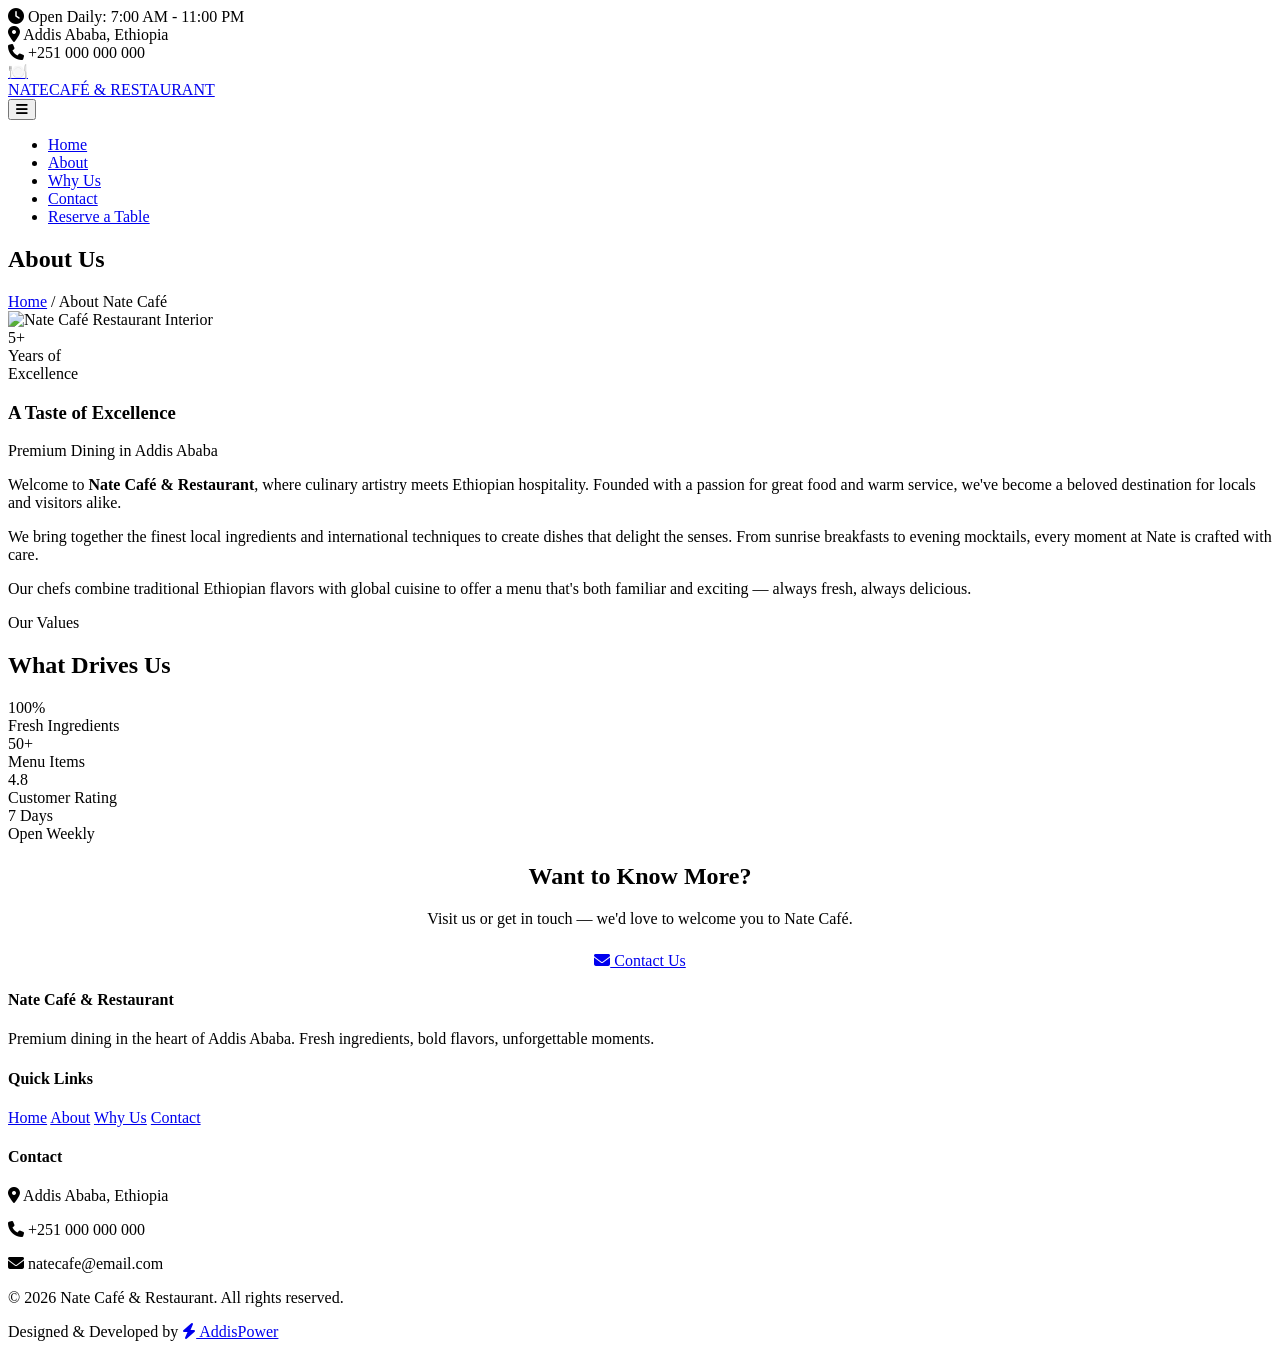
==== about.html @ 4db69835 "Create about.html" ====
<!DOCTYPE html>
<html lang="en">
<head>
    <meta charset="UTF-8">
    <meta name="viewport" content="width=device-width, initial-scale=1.0">
    <title>About Nate Café | Our Story | Addis Ababa</title>
    <meta name="description" content="Learn about Nate Café & Restaurant - our story, mission, and passion for premium dining in Addis Ababa.">
    <link rel="preconnect" href="https://fonts.googleapis.com">
    <link rel="preconnect" href="https://fonts.gstatic.com" crossorigin>
    <link href="https://fonts.googleapis.com/css2?family=Inter:opsz,wght@14..32,300;14..32,400;14..32,500;14..32,600;14..32,700;14..32,800;14..32,900&family=Playfair+Display:ital,wght@0,400;0,500;0,600;0,700;0,800;0,900;1,400&display=swap" rel="stylesheet">
    <link rel="stylesheet" href="https://cdnjs.cloudflare.com/ajax/libs/font-awesome/6.5.1/css/all.min.css">
    <link rel="stylesheet" href="css/style.css">
</head>
<body>

<!-- ============ TOP BAR ============ -->
<div class="topbar">
    <div><i class="fas fa-clock"></i> Open Daily: <span>7:00 AM - 11:00 PM</span></div>
    <div><i class="fas fa-map-marker-alt"></i> <span>Addis Ababa, Ethiopia</span></div>
    <div><i class="fas fa-phone"></i> <span>+251 000 000 000</span></div>
</div>

<!-- ============ NAVIGATION ============ -->
<header class="nav-bar">
    <div class="nav-inner">
        <a href="index.html" class="logo">
            <div class="logo-icon">🍽️</div>
            <div class="logo-text">NATE<span>CAFÉ & RESTAURANT</span></div>
        </a>
        <button class="mobile-menu-btn" onclick="document.querySelector('.nav-links').classList.toggle('show')" aria-label="Menu">
            <i class="fas fa-bars"></i>
        </button>
        <ul class="nav-links">
            <li><a href="index.html">Home</a></li>
            <li><a href="about.html" class="active">About</a></li>
            <li><a href="why-us.html">Why Us</a></li>
            <li><a href="contact.html">Contact</a></li>
            <li><a href="contact.html" class="nav-cta-btn">Reserve a Table</a></li>
        </ul>
    </div>
</header>

<!-- ============ PAGE HEADER ============ -->
<section class="page-header">
    <div class="page-header-content">
        <h1>About Us</h1>
        <div class="breadcrumb">
            <a href="index.html">Home</a> / About Nate Café
        </div>
    </div>
</section>

<!-- ============ OUR STORY ============ -->
<div class="container">
    <section class="section">
        <div class="about-grid">
            <div class="about-image-wrapper reveal">
                <img src="https://images.unsplash.com/photo-1550966871-3ed3cdb51f3a?w=800&q=80" alt="Nate Café Restaurant Interior" class="about-image" loading="lazy">
                <div class="about-badge">
                    <div class="number">5+</div>
                    <div class="text">Years of<br>Excellence</div>
                </div>
            </div>
            <div class="about-content reveal">
                <h3>A Taste of Excellence</h3>
                <div class="subtitle">Premium Dining in Addis Ababa</div>
                <p>Welcome to <strong>Nate Café & Restaurant</strong>, where culinary artistry meets Ethiopian hospitality. Founded with a passion for great food and warm service, we've become a beloved destination for locals and visitors alike.</p>
                <p>We bring together the finest local ingredients and international techniques to create dishes that delight the senses. From sunrise breakfasts to evening mocktails, every moment at Nate is crafted with care.</p>
                <p>Our chefs combine traditional Ethiopian flavors with global cuisine to offer a menu that's both familiar and exciting — always fresh, always delicious.</p>
            </div>
        </div>
    </section>
</div>

<!-- ============ MISSION & VALUES ============ -->
<div class="container">
    <section class="section">
        <div class="section-header reveal">
            <div class="section-label">Our Values</div>
            <h2 class="section-title">What <span>Drives</span> Us</h2>
            <div class="section-line"></div>
        </div>
        <div class="about-stats" style="grid-template-columns: repeat(auto-fit, minmax(200px, 1fr));">
            <div class="about-stat reveal">
                <div class="stat-number">100%</div>
                <div class="stat-label">Fresh Ingredients</div>
            </div>
            <div class="about-stat reveal">
                <div class="stat-number">50+</div>
                <div class="stat-label">Menu Items</div>
            </div>
            <div class="about-stat reveal">
                <div class="stat-number">4.8</div>
                <div class="stat-label">Customer Rating</div>
            </div>
            <div class="about-stat reveal">
                <div class="stat-number">7 Days</div>
                <div class="stat-label">Open Weekly</div>
            </div>
        </div>
    </section>
</div>

<!-- ============ CTA ============ -->
<div class="container">
    <section class="section" style="text-align:center;">
        <div class="reveal">
            <h2 class="section-title">Want to Know <span>More?</span></h2>
            <p class="section-desc" style="margin-bottom:24px;">Visit us or get in touch — we'd love to welcome you to Nate Café.</p>
            <a href="contact.html" class="btn btn-primary"><i class="fas fa-envelope"></i> Contact Us</a>
        </div>
    </section>
</div>

<!-- ============ FOOTER ============ -->
<footer class="footer">
    <div class="footer-grid">
        <div class="footer-col">
            <h4>Nate Café & Restaurant</h4>
            <p>Premium dining in the heart of Addis Ababa. Fresh ingredients, bold flavors, unforgettable moments.</p>
        </div>
        <div class="footer-col">
            <h4>Quick Links</h4>
            <a href="index.html">Home</a>
            <a href="about.html">About</a>
            <a href="why-us.html">Why Us</a>
            <a href="contact.html">Contact</a>
        </div>
        <div class="footer-col">
            <h4>Contact</h4>
            <p><i class="fas fa-map-marker-alt"></i> Addis Ababa, Ethiopia</p>
            <p><i class="fas fa-phone"></i> +251 000 000 000</p>
            <p><i class="fas fa-envelope"></i> natecafe@email.com</p>
        </div>
    </div>
    <div class="footer-bottom">
        <p>&copy; 2026 Nate Café & Restaurant. All rights reserved.</p>
        <p class="footer-credit">
            Designed & Developed by <a href="https://addispower.pages.dev" target="_blank" rel="noopener"><i class="fas fa-bolt"></i> AddisPower</a>
        </p>
    </div>
</footer>

<script src="js/main.js"></script>
</body>
</html>
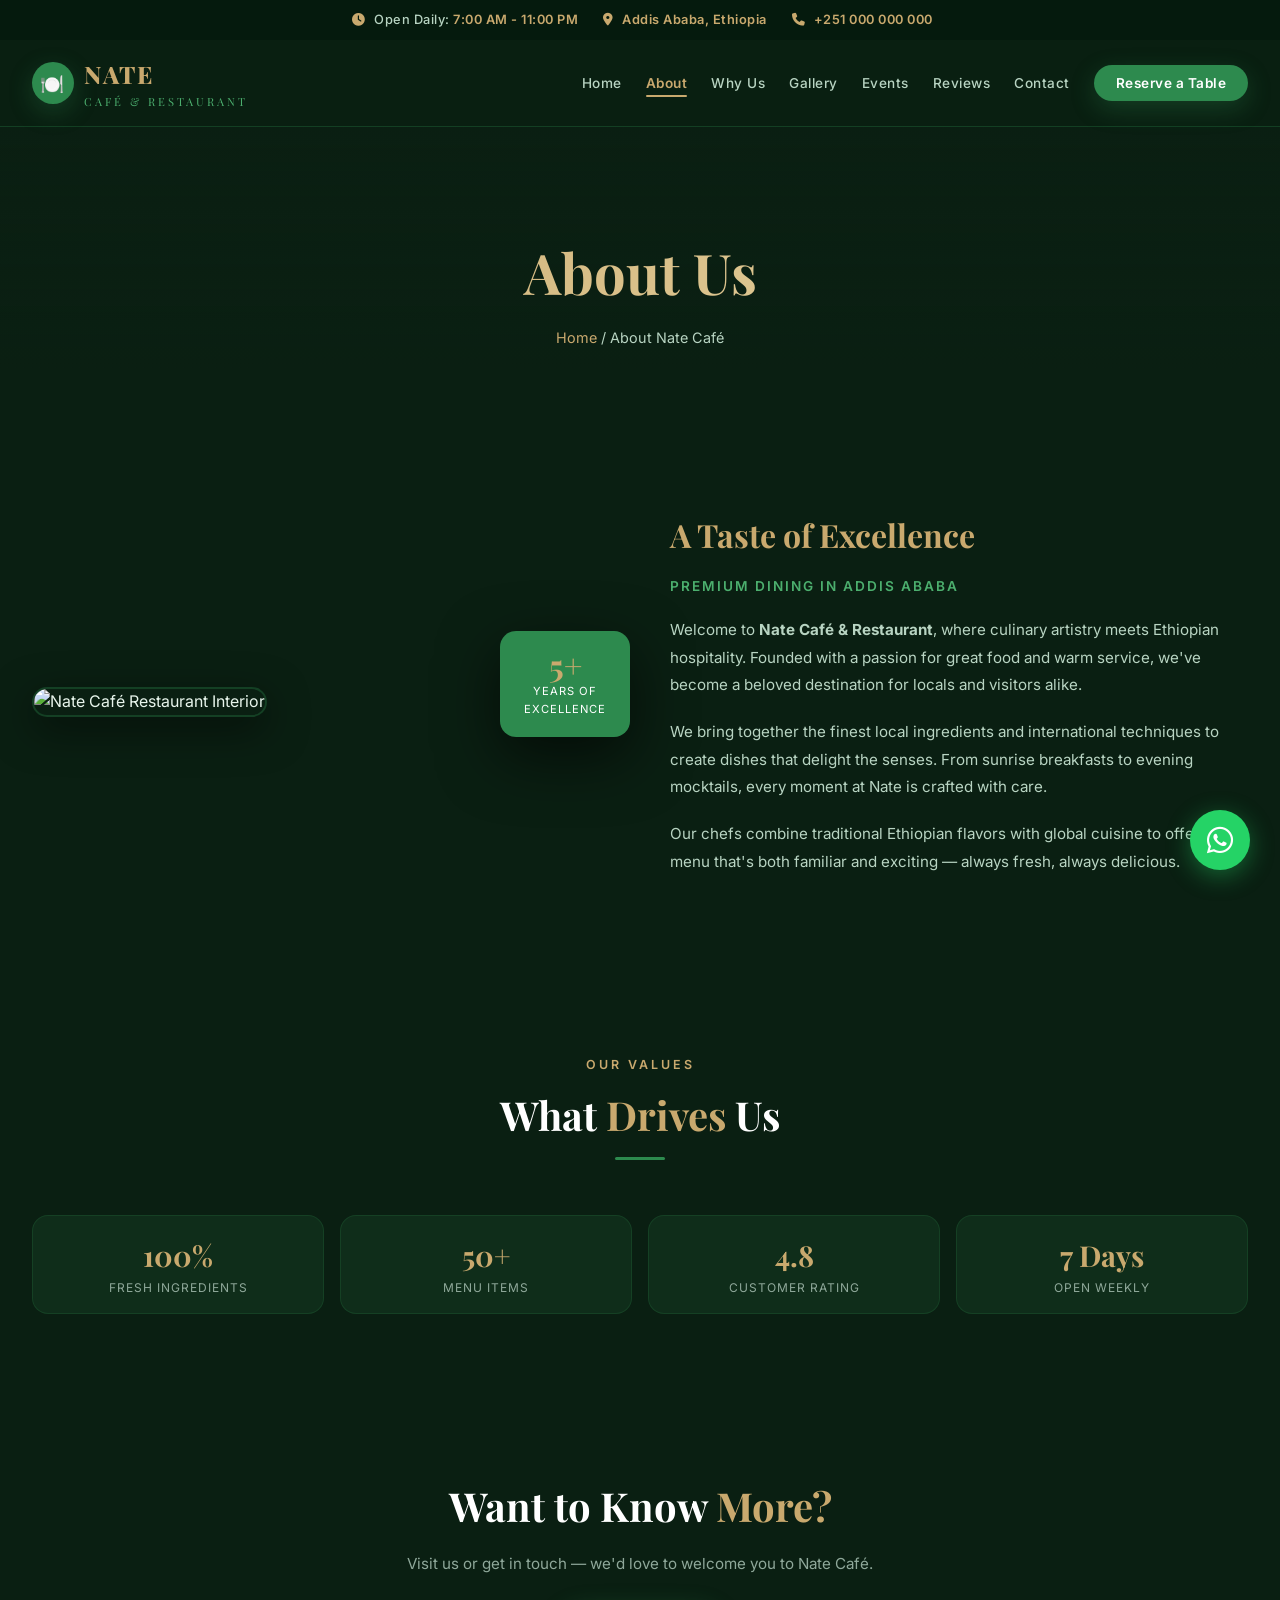
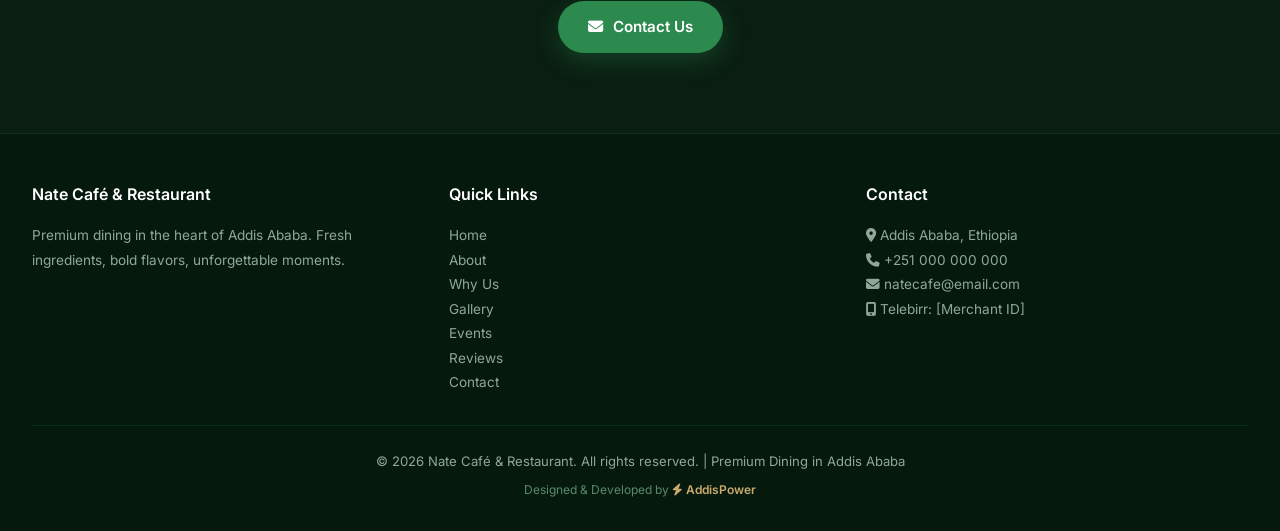
==== commit 734607af: "Update about.html" ====
--- a/about.html
+++ b/about.html
@@ -34,6 +34,9 @@
             <li><a href="index.html">Home</a></li>
             <li><a href="about.html" class="active">About</a></li>
             <li><a href="why-us.html">Why Us</a></li>
+            <li><a href="gallery.html">Gallery</a></li>
+            <li><a href="events.html">Events</a></li>
+            <li><a href="testimonials.html">Reviews</a></li>
             <li><a href="contact.html">Contact</a></li>
             <li><a href="contact.html" class="nav-cta-btn">Reserve a Table</a></li>
         </ul>
@@ -124,6 +127,9 @@
             <a href="index.html">Home</a>
             <a href="about.html">About</a>
             <a href="why-us.html">Why Us</a>
+            <a href="gallery.html">Gallery</a>
+            <a href="events.html">Events</a>
+            <a href="testimonials.html">Reviews</a>
             <a href="contact.html">Contact</a>
         </div>
         <div class="footer-col">
@@ -131,16 +137,23 @@
             <p><i class="fas fa-map-marker-alt"></i> Addis Ababa, Ethiopia</p>
             <p><i class="fas fa-phone"></i> +251 000 000 000</p>
             <p><i class="fas fa-envelope"></i> natecafe@email.com</p>
+            <p><i class="fas fa-mobile-alt"></i> Telebirr: [Merchant ID]</p>
         </div>
     </div>
     <div class="footer-bottom">
-        <p>&copy; 2026 Nate Café & Restaurant. All rights reserved.</p>
+        <p>&copy; 2026 Nate Café & Restaurant. All rights reserved. | Premium Dining in Addis Ababa</p>
         <p class="footer-credit">
             Designed & Developed by <a href="https://addispower.pages.dev" target="_blank" rel="noopener"><i class="fas fa-bolt"></i> AddisPower</a>
         </p>
     </div>
 </footer>
 
+<!-- ============ WHATSAPP FLOAT ============ -->
+<a href="https://wa.me/251000000000" class="whatsapp-float" target="_blank" aria-label="Chat on WhatsApp">
+    <i class="fab fa-whatsapp"></i>
+</a>
+<div class="whatsapp-tooltip">Chat with us!</div>
+
 <script src="js/main.js"></script>
 </body>
 </html>
--- a/css/style.css
+++ b/css/style.css
@@ -0,0 +1,959 @@
+:root {
+    --green: #2D8A4E;
+    --green-dark: #1B6B34;
+    --green-light: #4CAF6E;
+    --green-bg: #0A1F12;
+    --green-card: #0F2D1A;
+    --green-surface: #0A2A16;
+    --gold: #C9A96E;
+    --gold-dark: #B8933F;
+    --gold-light: #E8D5A3;
+    --white: #FFFFFF;
+    --gray: #8FA89A;
+    --gray-light: #B8D4C2;
+    --radius-sm: 8px;
+    --radius: 16px;
+    --radius-lg: 24px;
+    --radius-xl: 32px;
+    --shadow: 0 4px 20px rgba(0,0,0,0.4);
+    --shadow-lg: 0 12px 40px rgba(0,0,0,0.5);
+    --shadow-xl: 0 20px 60px rgba(0,0,0,0.6);
+    --shadow-green: 0 8px 25px rgba(45,138,78,0.3);
+    --shadow-gold: 0 8px 25px rgba(201,169,110,0.25);
+    --transition: 0.3s cubic-bezier(0.4,0,0.2,1);
+    --transition-slow: 0.5s cubic-bezier(0.4,0,0.2,1);
+}
+
+* { margin: 0; padding: 0; box-sizing: border-box; }
+html { scroll-behavior: smooth; }
+
+body {
+    font-family: 'Inter', sans-serif;
+    background: var(--green-bg);
+    color: #E8F5EC;
+    line-height: 1.6;
+    overflow-x: hidden;
+}
+
+/* ============ SCROLL ANIMATIONS ============ */
+@keyframes fadeInUp {
+    from { opacity: 0; transform: translateY(35px); }
+    to { opacity: 1; transform: translateY(0); }
+}
+@keyframes fadeInLeft {
+    from { opacity: 0; transform: translateX(-35px); }
+    to { opacity: 1; transform: translateX(0); }
+}
+@keyframes fadeInRight {
+    from { opacity: 0; transform: translateX(35px); }
+    to { opacity: 1; transform: translateX(0); }
+}
+@keyframes scaleIn {
+    from { opacity: 0; transform: scale(0.9); }
+    to { opacity: 1; transform: scale(1); }
+}
+@keyframes shimmer {
+    0% { background-position: 0% center; }
+    100% { background-position: 200% center; }
+}
+@keyframes bounceIn {
+    0% { opacity: 0; transform: scale(0.3); }
+    50% { opacity: 1; transform: scale(1.05); }
+    70% { transform: scale(0.9); }
+    100% { transform: scale(1); }
+}
+@keyframes whatsappPulse {
+    0%,100% { box-shadow: 0 6px 25px rgba(37,211,102,0.4); }
+    50% { box-shadow: 0 8px 35px rgba(37,211,102,0.7); }
+}
+
+.reveal {
+    opacity: 0;
+    transform: translateY(30px);
+    transition: opacity 0.7s ease, transform 0.7s ease;
+}
+.reveal.visible {
+    opacity: 1;
+    transform: translateY(0);
+}
+
+/* ============ TOP BAR ============ */
+.topbar {
+    background: #051A0D;
+    color: var(--gray-light);
+    text-align: center;
+    padding: 10px 20px;
+    font-size: 0.8rem;
+    font-weight: 500;
+    letter-spacing: 0.5px;
+    display: flex;
+    justify-content: center;
+    flex-wrap: wrap;
+    gap: 20px;
+}
+.topbar i { color: var(--gold); margin: 0 5px; }
+.topbar span { color: var(--gold); font-weight: 600; }
+
+/* ============ NAVIGATION ============ */
+.nav-bar {
+    background: rgba(10,31,18,0.97);
+    backdrop-filter: blur(25px);
+    border-bottom: 1px solid rgba(45,138,78,0.3);
+    position: sticky;
+    top: 0;
+    z-index: 1000;
+    padding: 0 2rem;
+}
+.nav-inner {
+    max-width: 1300px;
+    margin: 0 auto;
+    display: flex;
+    justify-content: space-between;
+    align-items: center;
+    padding: 0.9rem 0;
+    flex-wrap: wrap;
+    gap: 16px;
+}
+.logo {
+    font-weight: 800;
+    font-size: 1.5rem;
+    letter-spacing: 2px;
+    color: var(--gold);
+    font-family: 'Playfair Display', serif;
+    cursor: pointer;
+    text-decoration: none;
+    display: flex;
+    align-items: center;
+    gap: 10px;
+}
+.logo-icon {
+    width: 42px;
+    height: 42px;
+    background: var(--green);
+    border-radius: 50%;
+    display: flex;
+    align-items: center;
+    justify-content: center;
+    font-size: 1.2rem;
+    box-shadow: var(--shadow-green);
+}
+.logo-text span {
+    color: var(--green-light);
+    font-weight: 400;
+    font-size: 0.7rem;
+    letter-spacing: 3px;
+    display: block;
+}
+.nav-links {
+    display: flex;
+    gap: 1.5rem;
+    list-style: none;
+    flex-wrap: wrap;
+    align-items: center;
+}
+.nav-links a {
+    text-decoration: none;
+    font-weight: 500;
+    color: var(--gray-light);
+    transition: var(--transition);
+    font-size: 0.85rem;
+    letter-spacing: 0.5px;
+    position: relative;
+    padding: 6px 0;
+}
+.nav-links a::after {
+    content: '';
+    position: absolute;
+    bottom: 0;
+    left: 0;
+    width: 0;
+    height: 2px;
+    background: var(--gold);
+    transition: var(--transition);
+    border-radius: 2px;
+}
+.nav-links a:hover { color: var(--gold); }
+.nav-links a:hover::after { width: 100%; }
+.nav-links a.active { color: var(--gold); font-weight: 600; }
+.nav-links a.active::after { width: 100%; }
+.nav-cta-btn {
+    background: var(--green);
+    color: #fff !important;
+    padding: 10px 22px !important;
+    border-radius: 50px !important;
+    font-weight: 600 !important;
+    box-shadow: var(--shadow-green);
+    transition: var(--transition);
+}
+.nav-cta-btn:hover {
+    background: var(--green-dark) !important;
+    transform: translateY(-2px);
+}
+.nav-cta-btn::after { display: none !important; }
+
+.mobile-menu-btn {
+    display: none;
+    background: rgba(255,255,255,0.04);
+    border: 1px solid rgba(255,255,255,0.2);
+    color: #fff;
+    font-size: 22px;
+    padding: 10px 14px;
+    border-radius: var(--radius-sm);
+    cursor: pointer;
+}
+
+/* ============ PAGE HEADER ============ */
+.page-header {
+    background: linear-gradient(0deg, rgba(10,31,18,0.92) 0%, rgba(10,31,18,0.5) 100%),
+        url('https://images.unsplash.com/photo-1517248135467-4c7edcad34c4?w=1600&q=80') center/cover no-repeat;
+    padding: 100px 20px 80px;
+    text-align: center;
+    position: relative;
+}
+.page-header::after {
+    content: '';
+    position: absolute;
+    bottom: 0;
+    left: 0;
+    width: 100%;
+    height: 120px;
+    background: linear-gradient(0deg, var(--green-bg) 0%, transparent 100%);
+    z-index: 1;
+}
+.page-header-content {
+    position: relative;
+    z-index: 2;
+}
+.page-header h1 {
+    font-family: 'Playfair Display', serif;
+    font-size: 3.5rem;
+    color: var(--gold);
+    margin-bottom: 10px;
+    background: linear-gradient(135deg, var(--gold) 0%, var(--gold-light) 50%, var(--gold) 100%);
+    background-size: 200% auto;
+    -webkit-background-clip: text;
+    background-clip: text;
+    -webkit-text-fill-color: transparent;
+    animation: shimmer 4s linear infinite;
+}
+.page-header .breadcrumb {
+    color: var(--gray-light);
+    font-size: 0.9rem;
+}
+.page-header .breadcrumb a {
+    color: var(--gold);
+    text-decoration: none;
+}
+.page-header .breadcrumb a:hover { text-decoration: underline; }
+
+/* ============ HERO (HOME PAGE) ============ */
+.hero {
+    position: relative;
+    background: linear-gradient(0deg, rgba(10,31,18,0.88) 0%, rgba(10,31,18,0.35) 100%),
+        url('https://images.unsplash.com/photo-1517248135467-4c7edcad34c4?w=1600&q=80') center/cover no-repeat;
+    min-height: 90vh;
+    display: flex;
+    align-items: center;
+    justify-content: center;
+    text-align: center;
+}
+.hero::after {
+    content: '';
+    position: absolute;
+    bottom: 0;
+    left: 0;
+    width: 100%;
+    height: 180px;
+    background: linear-gradient(0deg, var(--green-bg) 0%, transparent 100%);
+    z-index: 1;
+}
+.hero-content {
+    position: relative;
+    z-index: 2;
+    max-width: 750px;
+    padding: 3rem;
+    animation: scaleIn 0.8s ease forwards;
+}
+.hero-badge {
+    display: inline-block;
+    background: var(--green);
+    color: white;
+    padding: 8px 22px;
+    border-radius: 50px;
+    font-weight: 700;
+    font-size: 0.8rem;
+    letter-spacing: 3px;
+    margin-bottom: 20px;
+    text-transform: uppercase;
+    box-shadow: var(--shadow-green);
+}
+.hero h1 {
+    font-family: 'Playfair Display', serif;
+    font-size: clamp(3rem, 7vw, 5.5rem);
+    letter-spacing: 6px;
+    margin-bottom: 0.3rem;
+    background: linear-gradient(135deg, var(--gold) 0%, var(--gold-light) 50%, var(--gold) 100%);
+    background-size: 200% auto;
+    -webkit-background-clip: text;
+    background-clip: text;
+    -webkit-text-fill-color: transparent;
+    animation: shimmer 4s linear infinite;
+}
+.hero-subtitle {
+    font-size: 1.2rem;
+    letter-spacing: 4px;
+    color: var(--gray-light);
+    margin-bottom: 0.5rem;
+    font-weight: 300;
+}
+.hero-desc {
+    font-size: 1rem;
+    color: #A0C8B0;
+    max-width: 420px;
+    margin: 0 auto 28px;
+    line-height: 1.7;
+}
+.hero-btns {
+    display: flex;
+    gap: 14px;
+    justify-content: center;
+    flex-wrap: wrap;
+}
+
+/* ============ BUTTONS ============ */
+.btn {
+    padding: 14px 30px;
+    border-radius: 50px;
+    font-weight: 600;
+    text-decoration: none;
+    display: inline-flex;
+    align-items: center;
+    gap: 10px;
+    transition: var(--transition);
+    font-size: 0.95rem;
+    cursor: pointer;
+    font-family: 'Inter', sans-serif;
+    border: none;
+}
+.btn-primary {
+    background: var(--green);
+    color: #fff;
+    box-shadow: var(--shadow-green);
+}
+.btn-primary:hover {
+    background: var(--green-dark);
+    transform: translateY(-3px);
+    box-shadow: 0 15px 35px rgba(45,138,78,0.4);
+}
+.btn-outline {
+    background: transparent;
+    color: #fff;
+    border: 1px solid rgba(255,255,255,0.35);
+}
+.btn-outline:hover {
+    border-color: var(--gold);
+    background: rgba(201,169,110,0.1);
+    transform: translateY(-3px);
+}
+.btn-gold {
+    background: var(--gold);
+    color: var(--green-bg);
+    box-shadow: var(--shadow-gold);
+    font-weight: 700;
+}
+.btn-gold:hover {
+    background: var(--gold-dark);
+    transform: translateY(-3px);
+}
+
+/* ============ FEATURES BAR ============ */
+.features-bar {
+    background: var(--green-surface);
+    padding: 30px 0;
+    border-bottom: 1px solid rgba(45,138,78,0.2);
+}
+.features-grid {
+    max-width: 1200px;
+    margin: 0 auto;
+    display: grid;
+    grid-template-columns: repeat(auto-fit, minmax(200px, 1fr));
+    gap: 25px;
+    padding: 0 2rem;
+    text-align: center;
+}
+.feature-item {
+    color: var(--gray-light);
+    font-weight: 500;
+    font-size: 0.9rem;
+    padding: 15px;
+    background: rgba(45,138,78,0.08);
+    border-radius: var(--radius);
+    border: 1px solid rgba(45,138,78,0.15);
+    transition: var(--transition);
+}
+.feature-item:hover {
+    border-color: var(--green-light);
+    transform: translateY(-3px);
+}
+.feature-item i {
+    color: var(--gold);
+    font-size: 1.6rem;
+    display: block;
+    margin-bottom: 8px;
+}
+
+/* ============ CONTAINER ============ */
+.container {
+    max-width: 1300px;
+    margin: 0 auto;
+    padding: 0 2rem;
+}
+
+/* ============ SECTION ============ */
+.section {
+    padding: 80px 0;
+}
+.section-header {
+    text-align: center;
+    margin-bottom: 55px;
+}
+.section-label {
+    font-size: 0.78rem;
+    color: var(--gold);
+    text-transform: uppercase;
+    letter-spacing: 3px;
+    font-weight: 600;
+    margin-bottom: 8px;
+}
+.section-title {
+    font-family: 'Playfair Display', serif;
+    font-size: 2.5rem;
+    font-weight: 700;
+    color: #fff;
+    margin-bottom: 10px;
+}
+.section-title span { color: var(--gold); }
+.section-line {
+    width: 50px;
+    height: 3px;
+    background: var(--green);
+    margin: 0 auto;
+    border-radius: 2px;
+}
+.section-desc {
+    color: var(--gray);
+    max-width: 550px;
+    margin: 14px auto 0;
+    font-size: 0.95rem;
+    line-height: 1.6;
+}
+
+/* ============ HIGHLIGHTS GRID ============ */
+.highlights-grid {
+    display: grid;
+    grid-template-columns: repeat(auto-fit, minmax(280px, 1fr));
+    gap: 24px;
+    margin-top: 30px;
+}
+.highlight-card {
+    background: var(--green-card);
+    border-radius: var(--radius-lg);
+    padding: 30px;
+    text-align: center;
+    border: 1px solid rgba(45,138,78,0.2);
+    transition: var(--transition);
+}
+.highlight-card:hover {
+    border-color: var(--green-light);
+    transform: translateY(-5px);
+    box-shadow: var(--shadow-lg);
+}
+.highlight-card i {
+    font-size: 2.5rem;
+    color: var(--gold);
+    margin-bottom: 14px;
+}
+.highlight-card h4 { font-size: 1.2rem; color: #fff; margin-bottom: 8px; }
+.highlight-card p { font-size: 0.85rem; color: var(--gray); line-height: 1.5; }
+
+/* ============ ABOUT ============ */
+.about-grid {
+    display: grid;
+    grid-template-columns: 1fr 1fr;
+    gap: 60px;
+    align-items: center;
+}
+.about-image-wrapper { position: relative; }
+.about-image {
+    width: 100%;
+    border-radius: var(--radius-lg);
+    border: 2px solid rgba(45,138,78,0.3);
+    transition: var(--transition);
+    box-shadow: var(--shadow-lg);
+}
+.about-image:hover { border-color: var(--gold); transform: scale(1.02); }
+.about-badge {
+    position: absolute;
+    bottom: -20px;
+    right: -20px;
+    background: var(--green);
+    color: #fff;
+    padding: 18px 24px;
+    border-radius: var(--radius);
+    text-align: center;
+    box-shadow: var(--shadow-xl);
+}
+.about-badge .number {
+    font-family: 'Playfair Display', serif;
+    font-size: 2rem;
+    font-weight: 700;
+    line-height: 1;
+    color: var(--gold);
+}
+.about-badge .text { font-size: 0.7rem; text-transform: uppercase; letter-spacing: 1px; margin-top: 2px; }
+.about-content h3 { font-family: 'Playfair Display', serif; font-size: 2rem; color: var(--gold); margin-bottom: 16px; }
+.about-content .subtitle { color: var(--green-light); font-weight: 600; font-size: 0.85rem; text-transform: uppercase; letter-spacing: 2px; margin-bottom: 18px; }
+.about-content p { color: var(--gray-light); line-height: 1.8; margin-bottom: 20px; font-size: 0.95rem; }
+.about-stats {
+    display: grid;
+    grid-template-columns: 1fr 1fr;
+    gap: 16px;
+    margin-top: 24px;
+}
+.about-stat {
+    background: var(--green-card);
+    padding: 16px;
+    border-radius: var(--radius);
+    text-align: center;
+    border: 1px solid rgba(45,138,78,0.2);
+}
+.about-stat .stat-number { font-family: 'Playfair Display', serif; font-size: 1.8rem; font-weight: 700; color: var(--gold); }
+.about-stat .stat-label { font-size: 0.75rem; color: var(--gray); text-transform: uppercase; letter-spacing: 1px; }
+
+/* ============ WHY US CARDS ============ */
+.why-grid {
+    display: grid;
+    grid-template-columns: repeat(auto-fit, minmax(280px, 1fr));
+    gap: 24px;
+    margin-top: 30px;
+}
+.why-card {
+    background: var(--green-card);
+    border-radius: var(--radius-lg);
+    padding: 30px;
+    text-align: center;
+    border: 1px solid rgba(45,138,78,0.2);
+    transition: var(--transition);
+    position: relative;
+    overflow: hidden;
+}
+.why-card::before {
+    content: '';
+    position: absolute;
+    top: -20px;
+    right: -20px;
+    width: 80px;
+    height: 80px;
+    background: var(--green);
+    border-radius: 50%;
+    opacity: 0.1;
+    transition: var(--transition);
+}
+.why-card:hover::before { transform: scale(2); opacity: 0.15; }
+.why-card:hover { border-color: var(--green-light); transform: translateY(-5px); box-shadow: var(--shadow-lg); }
+.why-card .why-icon { font-size: 2.5rem; color: var(--gold); margin-bottom: 14px; position: relative; z-index: 1; }
+.why-card h4 { font-size: 1.2rem; color: #fff; margin-bottom: 8px; position: relative; z-index: 1; }
+.why-card p { font-size: 0.85rem; color: var(--gray); line-height: 1.5; position: relative; z-index: 1; }
+
+/* ============ PAYMENT ============ */
+.payment-grid {
+    display: grid;
+    grid-template-columns: repeat(auto-fit, minmax(250px, 1fr));
+    gap: 20px;
+    margin-top: 30px;
+}
+.payment-card {
+    background: var(--green-card);
+    border-radius: var(--radius-lg);
+    padding: 28px;
+    text-align: center;
+    border: 1px solid rgba(45,138,78,0.2);
+    transition: var(--transition);
+}
+.payment-card:hover { border-color: var(--gold); transform: translateY(-4px); box-shadow: var(--shadow-lg); }
+.payment-card i { font-size: 2.2rem; color: var(--gold); margin-bottom: 12px; display: block; }
+.payment-card h4 { font-size: 1.1rem; color: #fff; margin-bottom: 8px; }
+.payment-detail { font-family: 'Playfair Display', serif; font-size: 1.2rem; color: var(--gold); font-weight: 700; word-break: break-all; }
+.payment-label { font-size: 0.72rem; color: var(--gray); text-transform: uppercase; letter-spacing: 1px; margin-top: 4px; }
+
+/* ============ GALLERY ============ */
+.gallery-grid {
+    display: grid;
+    grid-template-columns: repeat(auto-fill, minmax(280px, 1fr));
+    gap: 20px;
+    margin-top: 30px;
+}
+.gallery-item {
+    position: relative;
+    border-radius: var(--radius-lg);
+    overflow: hidden;
+    cursor: pointer;
+    border: 2px solid transparent;
+    transition: var(--transition);
+    aspect-ratio: 4/3;
+}
+.gallery-item:hover {
+    border-color: var(--gold);
+    transform: scale(1.03);
+    box-shadow: var(--shadow-xl);
+}
+.gallery-item img {
+    width: 100%;
+    height: 100%;
+    object-fit: cover;
+    transition: var(--transition-slow);
+}
+.gallery-item:hover img { transform: scale(1.1); }
+.gallery-overlay {
+    position: absolute;
+    bottom: 0;
+    left: 0;
+    width: 100%;
+    padding: 20px;
+    background: linear-gradient(0deg, rgba(0,0,0,0.8) 0%, transparent 100%);
+    color: #fff;
+    opacity: 0;
+    transition: var(--transition);
+}
+.gallery-item:hover .gallery-overlay { opacity: 1; }
+.gallery-overlay h5 { font-size: 1rem; margin-bottom: 4px; }
+.gallery-overlay p { font-size: 0.78rem; color: var(--gray-light); }
+
+/* ============ LIGHTBOX ============ */
+.lightbox {
+    display: none;
+    position: fixed;
+    top: 0;
+    left: 0;
+    width: 100%;
+    height: 100%;
+    background: rgba(0,0,0,0.95);
+    z-index: 2000;
+    align-items: center;
+    justify-content: center;
+    cursor: pointer;
+}
+.lightbox.active { display: flex; }
+.lightbox img {
+    max-width: 90%;
+    max-height: 85vh;
+    border-radius: var(--radius);
+    border: 2px solid var(--gold);
+    animation: bounceIn 0.4s ease;
+}
+.lightbox-close {
+    position: absolute;
+    top: 20px;
+    right: 30px;
+    font-size: 2.5rem;
+    color: var(--gold);
+    cursor: pointer;
+    z-index: 2001;
+    transition: var(--transition);
+}
+.lightbox-close:hover { color: #fff; transform: scale(1.1); }
+
+/* ============ EVENTS ============ */
+.events-grid {
+    display: grid;
+    grid-template-columns: repeat(auto-fit, minmax(320px, 1fr));
+    gap: 30px;
+    margin-top: 30px;
+}
+.event-card {
+    background: var(--green-card);
+    border-radius: var(--radius-lg);
+    overflow: hidden;
+    border: 1px solid rgba(45,138,78,0.2);
+    transition: var(--transition);
+}
+.event-card:hover { border-color: var(--gold); transform: translateY(-6px); box-shadow: var(--shadow-xl); }
+.event-card-img {
+    height: 200px;
+    background-size: cover;
+    background-position: center;
+    transition: var(--transition-slow);
+}
+.event-card:hover .event-card-img { transform: scale(1.05); }
+.event-card-body { padding: 24px; }
+.event-card-body h4 { font-size: 1.2rem; color: #fff; margin-bottom: 8px; }
+.event-card-body p { font-size: 0.85rem; color: var(--gray); line-height: 1.6; margin-bottom: 14px; }
+.event-features { list-style: none; margin-bottom: 16px; }
+.event-features li { font-size: 0.82rem; color: var(--gray-light); padding: 4px 0; }
+.event-features li i { color: var(--gold); margin-right: 8px; }
+
+/* ============ TESTIMONIALS ============ */
+.testimonials-grid {
+    display: grid;
+    grid-template-columns: repeat(auto-fit, minmax(320px, 1fr));
+    gap: 25px;
+    margin-top: 30px;
+}
+.testimonial-card {
+    background: var(--green-card);
+    border-radius: var(--radius-lg);
+    padding: 30px;
+    border: 1px solid rgba(45,138,78,0.2);
+    transition: var(--transition);
+    position: relative;
+}
+.testimonial-card:hover { border-color: var(--gold); transform: translateY(-5px); box-shadow: var(--shadow-lg); }
+.testimonial-quote {
+    font-size: 3rem;
+    color: var(--gold);
+    opacity: 0.3;
+    line-height: 1;
+    margin-bottom: 12px;
+    font-family: 'Playfair Display', serif;
+}
+.testimonial-text { font-size: 0.95rem; color: var(--gray-light); line-height: 1.7; margin-bottom: 20px; font-style: italic; }
+.testimonial-rating { color: var(--gold); margin-bottom: 14px; }
+.testimonial-author { display: flex; align-items: center; gap: 12px; }
+.testimonial-avatar {
+    width: 48px;
+    height: 48px;
+    background: var(--green);
+    border-radius: 50%;
+    display: flex;
+    align-items: center;
+    justify-content: center;
+    font-weight: 700;
+    font-size: 1.1rem;
+    color: #fff;
+}
+.testimonial-author h5 { font-size: 0.95rem; color: #fff; }
+.testimonial-author p { font-size: 0.75rem; color: var(--gray); }
+
+/* ============ CONTACT ============ */
+.contact-grid {
+    display: grid;
+    grid-template-columns: 1fr 1.2fr;
+    gap: 40px;
+    background: var(--green-surface);
+    border-radius: var(--radius-xl);
+    padding: 50px;
+    border: 1px solid rgba(45,138,78,0.3);
+}
+.contact-info h3 { font-family: 'Playfair Display', serif; font-size: 1.8rem; color: var(--gold); margin-bottom: 20px; }
+.contact-info-item {
+    display: flex;
+    align-items: flex-start;
+    gap: 14px;
+    margin-bottom: 18px;
+}
+.contact-info-icon {
+    width: 44px;
+    height: 44px;
+    background: rgba(45,138,78,0.2);
+    border-radius: 50%;
+    display: flex;
+    align-items: center;
+    justify-content: center;
+    flex-shrink: 0;
+    color: var(--gold);
+    font-size: 1rem;
+}
+.contact-info-text h4 { color: #fff; font-size: 0.95rem; margin-bottom: 2px; }
+.contact-info-text p { color: var(--gray-light); font-size: 0.85rem; }
+.social-icons { display: flex; gap: 12px; margin-top: 22px; }
+.social-icons a {
+    width: 42px; height: 42px;
+    background: rgba(45,138,78,0.15);
+    border-radius: 50%;
+    display: flex; align-items: center; justify-content: center;
+    color: var(--gold); font-size: 1.1rem;
+    transition: var(--transition); text-decoration: none;
+    border: 1px solid rgba(45,138,78,0.3);
+}
+.social-icons a:hover { background: var(--green); color: #fff; border-color: var(--green); transform: translateY(-3px); }
+.contact-form input,
+.contact-form textarea,
+.contact-form select {
+    width: 100%; padding: 14px 16px;
+    background: rgba(255,255,255,0.03);
+    border: 1px solid rgba(45,138,78,0.3);
+    border-radius: var(--radius-sm);
+    color: #fff; font-family: 'Inter', sans-serif;
+    font-size: 0.9rem; margin-bottom: 14px;
+    transition: var(--transition);
+}
+.contact-form input:focus,
+.contact-form textarea:focus,
+.contact-form select:focus {
+    outline: none; border-color: var(--gold);
+    box-shadow: 0 0 0 3px rgba(201,169,110,0.08);
+}
+.contact-form select { color: #fff; }
+.contact-form select option { background: var(--green-bg); color: #fff; }
+.contact-form textarea { resize: vertical; min-height: 110px; }
+.contact-form button {
+    width: 100%; padding: 14px;
+    background: var(--green); color: #fff;
+    border: none; border-radius: 50px;
+    font-weight: 700; font-size: 1rem;
+    cursor: pointer; transition: var(--transition);
+    font-family: 'Inter', sans-serif; letter-spacing: 0.5px;
+}
+.contact-form button:hover { background: var(--green-dark); transform: translateY(-2px); box-shadow: var(--shadow-green); }
+
+/* ============ HOURS TABLE ============ */
+.hours-table {
+    width: 100%;
+    border-collapse: collapse;
+    margin-top: 20px;
+    background: var(--green-card);
+    border-radius: var(--radius-lg);
+    overflow: hidden;
+    border: 1px solid rgba(45,138,78,0.2);
+}
+.hours-table th,
+.hours-table td {
+    padding: 14px 18px;
+    text-align: left;
+    border-bottom: 1px solid rgba(45,138,78,0.15);
+    font-size: 0.9rem;
+}
+.hours-table th {
+    background: rgba(45,138,78,0.2);
+    color: var(--gold);
+    font-weight: 600;
+    text-transform: uppercase;
+    letter-spacing: 1px;
+    font-size: 0.78rem;
+}
+.hours-table td { color: var(--gray-light); }
+.hours-table tr:last-child td { border-bottom: none; }
+.hours-table .highlight-row { background: rgba(45,138,78,0.08); }
+.hours-table .highlight-row td { color: #fff; font-weight: 600; }
+
+/* ============ GOOGLE MAPS ============ */
+.map-container {
+    border-radius: var(--radius-lg);
+    overflow: hidden;
+    border: 2px solid rgba(45,138,78,0.3);
+    margin-top: 30px;
+    box-shadow: var(--shadow-lg);
+}
+.map-container iframe {
+    width: 100%;
+    height: 350px;
+    border: none;
+    display: block;
+}
+
+/* ============ WHATSAPP FLOAT ============ */
+.whatsapp-float {
+    position: fixed;
+    bottom: 30px;
+    right: 30px;
+    width: 60px;
+    height: 60px;
+    background: #25D366;
+    border-radius: 50%;
+    display: flex;
+    align-items: center;
+    justify-content: center;
+    font-size: 30px;
+    color: #fff;
+    text-decoration: none;
+    z-index: 999;
+    box-shadow: 0 6px 25px rgba(37,211,102,0.4);
+    transition: var(--transition);
+    animation: whatsappPulse 2.5s infinite;
+}
+.whatsapp-float:hover {
+    transform: scale(1.1);
+    box-shadow: 0 10px 35px rgba(37,211,102,0.6);
+    color: #fff;
+}
+.whatsapp-tooltip {
+    position: fixed;
+    bottom: 100px;
+    right: 30px;
+    background: #fff;
+    color: #333;
+    padding: 8px 16px;
+    border-radius: 20px;
+    font-size: 0.8rem;
+    font-weight: 600;
+    z-index: 999;
+    opacity: 0;
+    transition: var(--transition);
+    pointer-events: none;
+    box-shadow: 0 4px 15px rgba(0,0,0,0.2);
+}
+.whatsapp-float:hover + .whatsapp-tooltip { opacity: 1; }
+
+/* ============ FOOTER ============ */
+.footer {
+    background: #051A0D;
+    color: var(--gray);
+    padding: 3rem 2rem 2rem;
+    border-top: 1px solid rgba(45,138,78,0.2);
+}
+.footer-grid {
+    max-width: 1300px;
+    margin: 0 auto;
+    display: grid;
+    grid-template-columns: repeat(auto-fit, minmax(220px, 1fr));
+    gap: 35px;
+    margin-bottom: 30px;
+}
+.footer-col h4 { font-size: 1rem; color: #fff; margin-bottom: 16px; font-weight: 600; }
+.footer-col p, .footer-col a {
+    display: block; color: var(--gray);
+    font-size: 0.85rem; line-height: 1.8;
+    text-decoration: none; transition: var(--transition);
+}
+.footer-col a:hover { color: var(--gold); padding-left: 4px; }
+.footer-bottom {
+    max-width: 1300px; margin: 0 auto;
+    text-align: center; padding-top: 25px;
+    border-top: 1px solid rgba(45,138,78,0.15);
+    font-size: 0.82rem; color: var(--gray);
+}
+.footer-credit { margin-top: 8px; font-size: 0.75rem; color: #5A8A6A; }
+.footer-credit a { color: var(--gold); text-decoration: none; font-weight: 600; transition: var(--transition); }
+.footer-credit a:hover { color: var(--green-light); }
+
+/* ============ RESPONSIVE ============ */
+@media (max-width: 900px) {
+    .about-grid { grid-template-columns: 1fr; gap: 35px; }
+    .about-badge { bottom: -10px; right: -10px; padding: 12px 18px; }
+    .about-badge .number { font-size: 1.5rem; }
+    .contact-grid { grid-template-columns: 1fr; padding: 30px 22px; }
+    .section-title { font-size: 2rem; }
+    .page-header h1 { font-size: 2.5rem; }
+    .whatsapp-float { width: 50px; height: 50px; font-size: 24px; bottom: 20px; right: 20px; }
+}
+@media (max-width: 768px) {
+    .hero { min-height: 70vh; }
+    .hero h1 { font-size: 2.5rem; letter-spacing: 3px; }
+    .hero-content { padding: 2rem 1.2rem; }
+    .nav-inner { flex-direction: column; gap: 10px; }
+    .nav-links { gap: 1rem; }
+    .mobile-menu-btn { display: block; }
+    .nav-links { display: none; width: 100%; flex-direction: column; align-items: center; padding-top: 10px; }
+    .nav-links.show { display: flex; }
+    .features-grid { grid-template-columns: repeat(2, 1fr); }
+    .section { padding: 50px 0; }
+    .page-header { padding: 70px 20px 60px; }
+}
+@media (min-width: 769px) { .nav-links { display: flex !important; } }
+@media (max-width: 480px) {
+    .container { padding: 0 1rem; }
+    .hero h1 { font-size: 2rem; }
+    .about-stats { grid-template-columns: 1fr; }
+    .section-title { font-size: 1.6rem; }
+    .page-header h1 { font-size: 2rem; }
+}
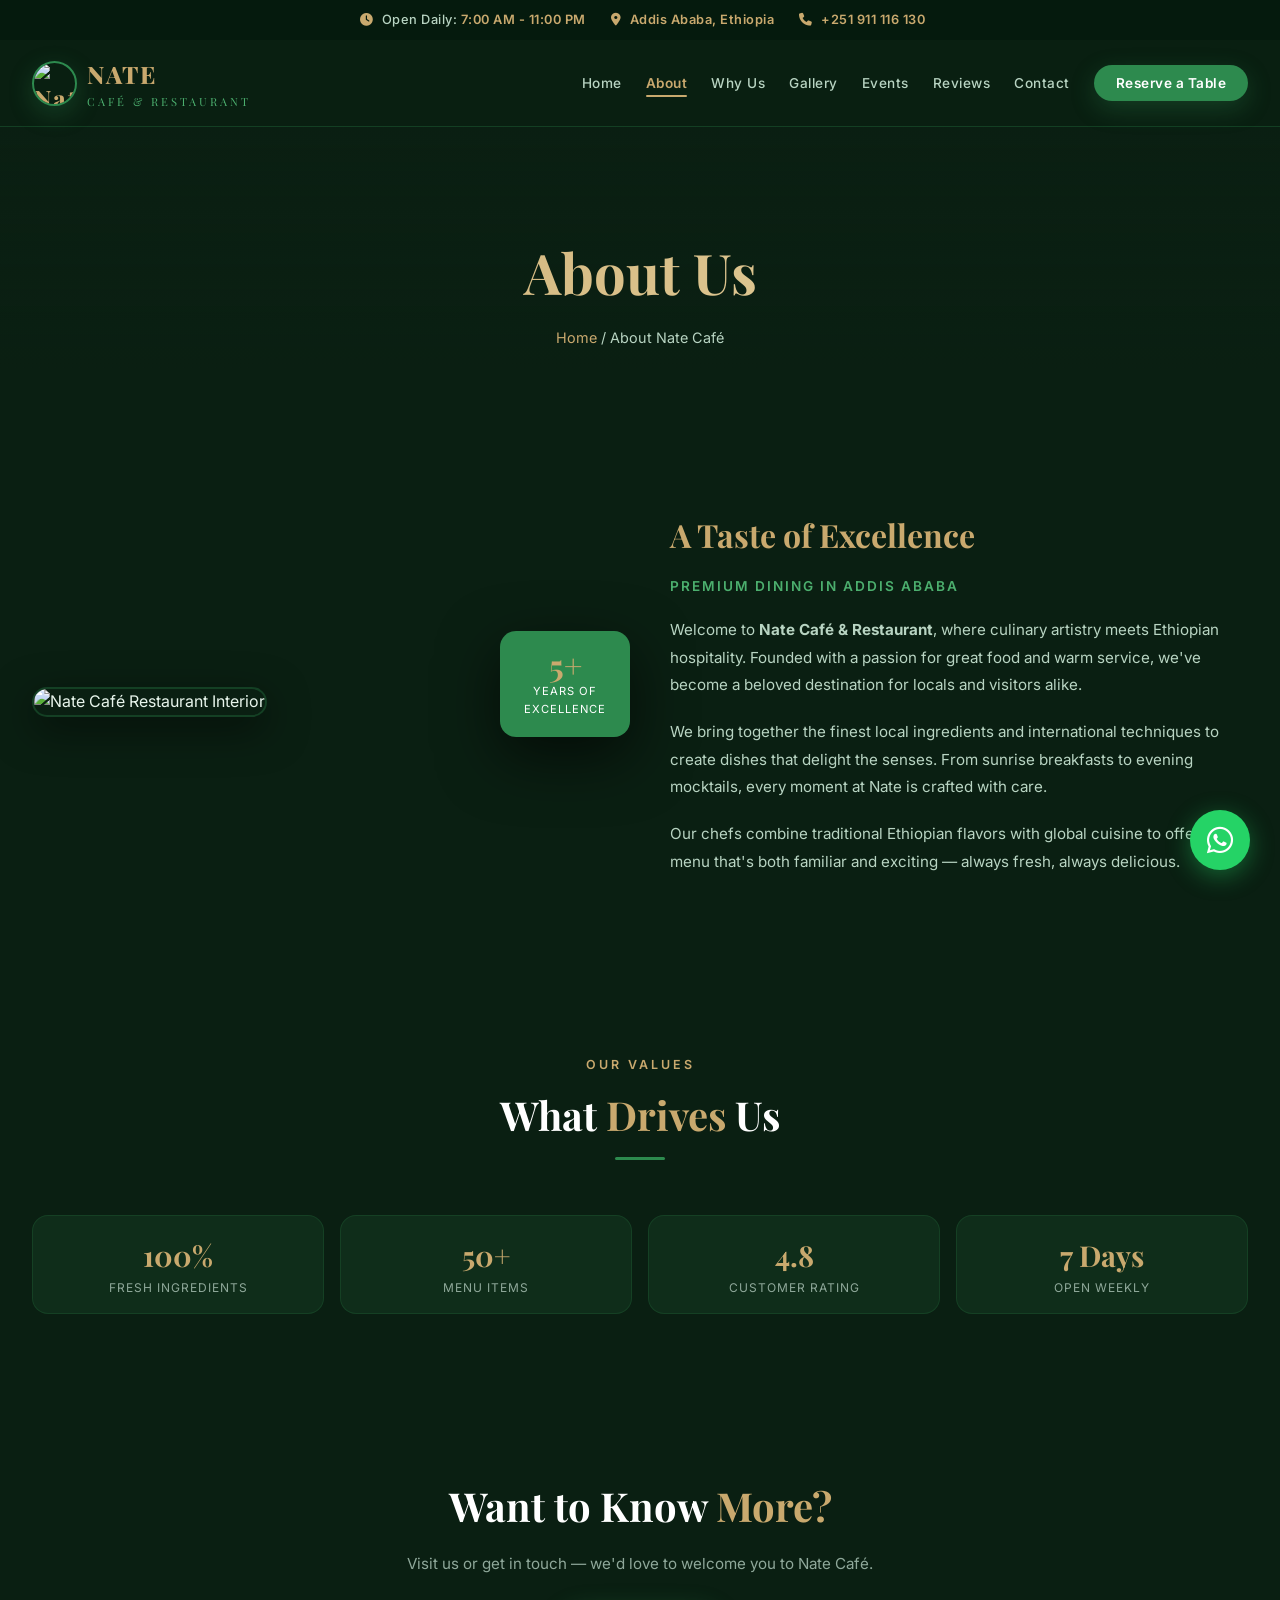
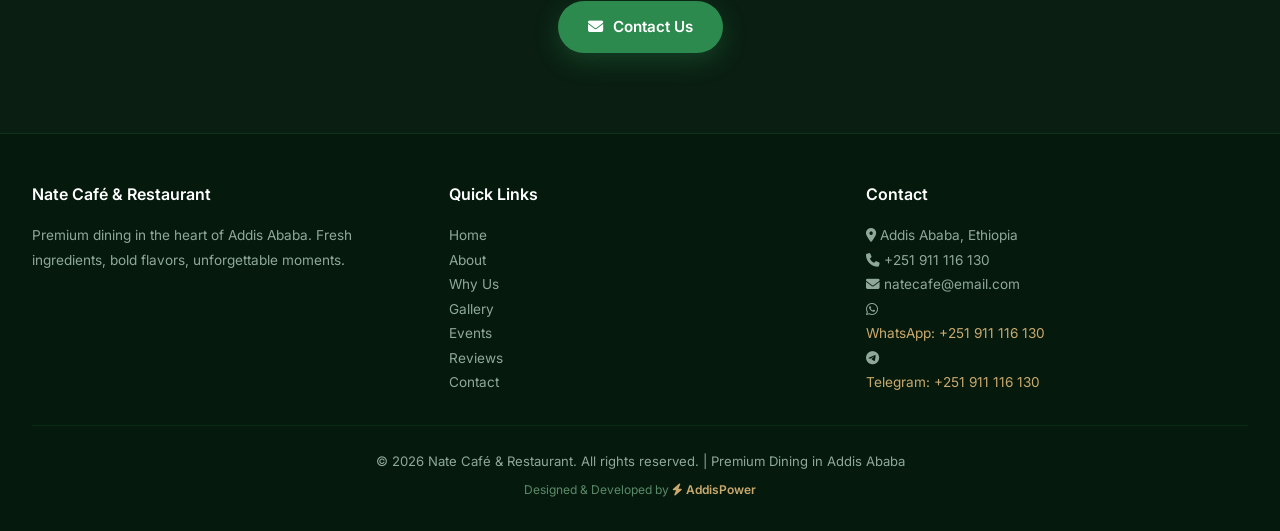
==== commit 6868403d: "Update about.html" ====
--- a/about.html
+++ b/about.html
@@ -17,14 +17,14 @@
 <div class="topbar">
     <div><i class="fas fa-clock"></i> Open Daily: <span>7:00 AM - 11:00 PM</span></div>
     <div><i class="fas fa-map-marker-alt"></i> <span>Addis Ababa, Ethiopia</span></div>
-    <div><i class="fas fa-phone"></i> <span>+251 000 000 000</span></div>
+    <div><i class="fas fa-phone"></i> <span>+251 911 116 130</span></div>
 </div>
 
 <!-- ============ NAVIGATION ============ -->
 <header class="nav-bar">
     <div class="nav-inner">
         <a href="index.html" class="logo">
-            <div class="logo-icon">🍽️</div>
+            <img src="https://raw.githubusercontent.com/Addis477/natanpro/c1625dba577af6493216bf3a9a806fe73b8cf582/logo.jpg" alt="Nate Café Logo" class="logo-img">
             <div class="logo-text">NATE<span>CAFÉ & RESTAURANT</span></div>
         </a>
         <button class="mobile-menu-btn" onclick="document.querySelector('.nav-links').classList.toggle('show')" aria-label="Menu">
@@ -135,9 +135,10 @@
         <div class="footer-col">
             <h4>Contact</h4>
             <p><i class="fas fa-map-marker-alt"></i> Addis Ababa, Ethiopia</p>
-            <p><i class="fas fa-phone"></i> +251 000 000 000</p>
+            <p><i class="fas fa-phone"></i> +251 911 116 130</p>
             <p><i class="fas fa-envelope"></i> natecafe@email.com</p>
-            <p><i class="fas fa-mobile-alt"></i> Telebirr: [Merchant ID]</p>
+            <p><i class="fab fa-whatsapp"></i> <a href="https://wa.me/251911116130" target="_blank" style="color:var(--gold);">WhatsApp: +251 911 116 130</a></p>
+            <p><i class="fab fa-telegram"></i> <a href="https://t.me/251911116130" target="_blank" style="color:var(--gold);">Telegram: +251 911 116 130</a></p>
         </div>
     </div>
     <div class="footer-bottom">
@@ -149,7 +150,7 @@
 </footer>
 
 <!-- ============ WHATSAPP FLOAT ============ -->
-<a href="https://wa.me/251000000000" class="whatsapp-float" target="_blank" aria-label="Chat on WhatsApp">
+<a href="https://wa.me/251911116130" class="whatsapp-float" target="_blank" aria-label="Chat on WhatsApp">
     <i class="fab fa-whatsapp"></i>
 </a>
 <div class="whatsapp-tooltip">Chat with us!</div>
--- a/css/style.css
+++ b/css/style.css
@@ -126,6 +126,23 @@
     align-items: center;
     gap: 10px;
 }
+
+/* ============ IMAGE LOGO (NEW) ============ */
+.logo-img {
+    width: 45px;
+    height: 45px;
+    border-radius: 50%;
+    object-fit: cover;
+    border: 2px solid var(--green);
+    box-shadow: var(--shadow-green);
+    transition: var(--transition);
+}
+.logo:hover .logo-img {
+    border-color: var(--gold);
+    transform: scale(1.05);
+}
+
+/* Keep old emoji logo style for fallback */
 .logo-icon {
     width: 42px;
     height: 42px;
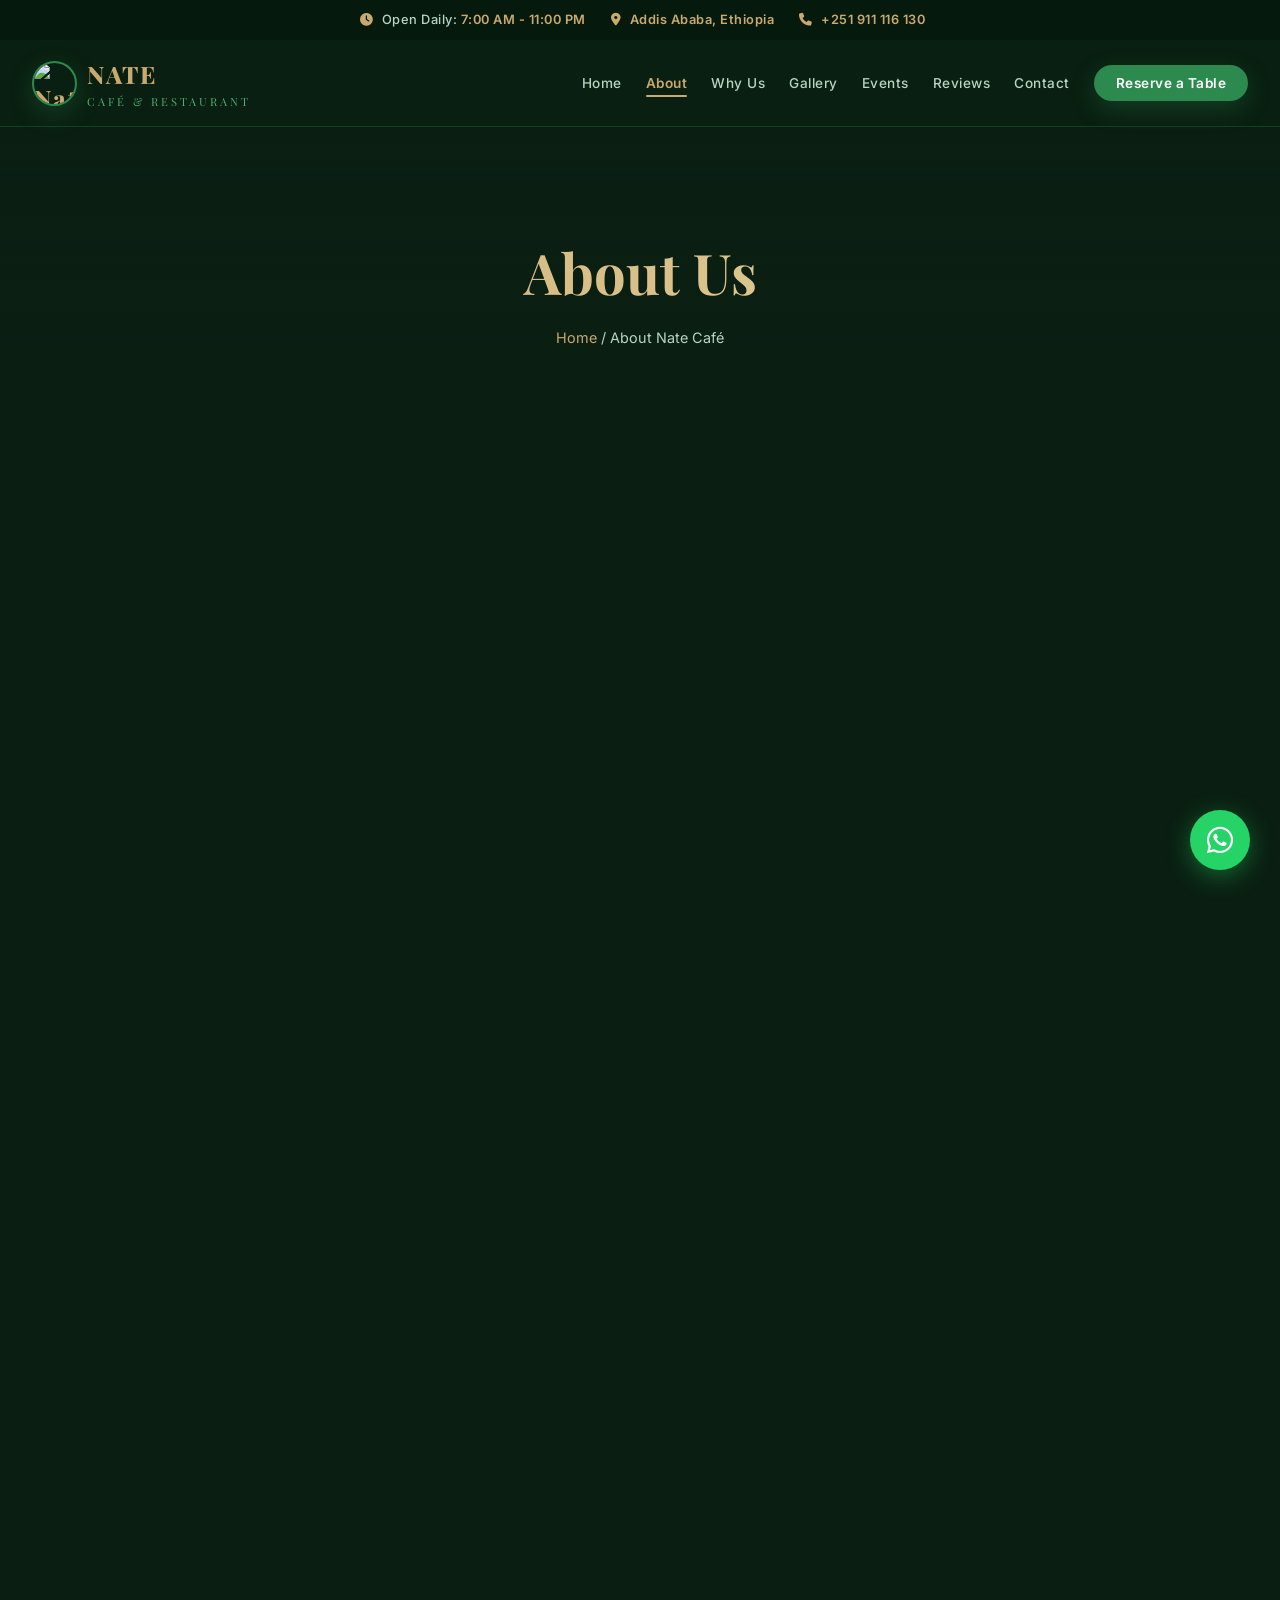
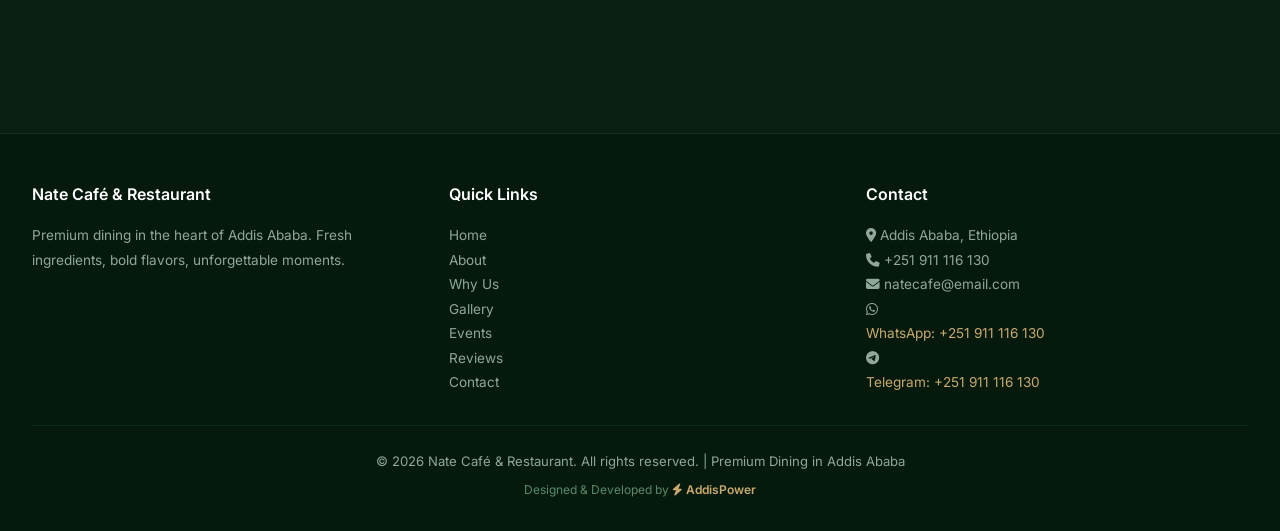
==== commit e050fe82: "Update about.html" ====
--- a/about.html
+++ b/about.html
@@ -27,9 +27,11 @@
             <img src="https://raw.githubusercontent.com/Addis477/natanpro/c1625dba577af6493216bf3a9a806fe73b8cf582/logo.jpg" alt="Nate Café Logo" class="logo-img">
             <div class="logo-text">NATE<span>CAFÉ & RESTAURANT</span></div>
         </a>
-        <button class="mobile-menu-btn" onclick="document.querySelector('.nav-links').classList.toggle('show')" aria-label="Menu">
+        
+        <button class="mobile-menu-btn" id="menuToggle" aria-label="Menu">
             <i class="fas fa-bars"></i>
         </button>
+        
         <ul class="nav-links">
             <li><a href="index.html">Home</a></li>
             <li><a href="about.html" class="active">About</a></li>
@@ -42,6 +44,35 @@
         </ul>
     </div>
 </header>
+
+<!-- MOBILE SIDE NAVIGATION -->
+<div class="mobile-side-nav" id="mobileSideNav">
+    <div class="mobile-side-header">
+        <div class="mobile-logo">
+            <img src="https://raw.githubusercontent.com/Addis477/natanpro/c1625dba577af6493216bf3a9a806fe73b8cf582/logo.jpg" alt="Logo" class="mobile-logo-img">
+            <span>Nate Café</span>
+        </div>
+        <button class="close-side-nav" id="closeSideNav">
+            <i class="fas fa-times"></i>
+        </button>
+    </div>
+    <ul class="mobile-nav-links">
+        <li><a href="index.html">🏠 Home</a></li>
+        <li><a href="about.html" class="active">📖 About</a></li>
+        <li><a href="why-us.html">⭐ Why Us</a></li>
+        <li><a href="gallery.html">🖼️ Gallery</a></li>
+        <li><a href="events.html">🎉 Events</a></li>
+        <li><a href="testimonials.html">💬 Reviews</a></li>
+        <li><a href="contact.html">📞 Contact</a></li>
+        <li><a href="contact.html" class="mobile-cta-btn">🍽️ Reserve a Table</a></li>
+    </ul>
+    <div class="mobile-side-footer">
+        <p><i class="fas fa-phone"></i> +251 911 116 130</p>
+        <p><i class="fab fa-whatsapp"></i> <a href="https://wa.me/251911116130" target="_blank">WhatsApp</a></p>
+        <p><i class="fab fa-telegram"></i> <a href="https://t.me/251911116130" target="_blank">Telegram</a></p>
+    </div>
+</div>
+<div class="side-nav-overlay" id="sideNavOverlay"></div>
 
 <!-- ============ PAGE HEADER ============ -->
 <section class="page-header">
--- a/css/style.css
+++ b/css/style.css
@@ -127,7 +127,7 @@
     gap: 10px;
 }
 
-/* ============ IMAGE LOGO (NEW) ============ */
+/* ============ IMAGE LOGO ============ */
 .logo-img {
     width: 45px;
     height: 45px;
@@ -142,7 +142,6 @@
     transform: scale(1.05);
 }
 
-/* Keep old emoji logo style for fallback */
 .logo-icon {
     width: 42px;
     height: 42px;
@@ -208,15 +207,188 @@
 }
 .nav-cta-btn::after { display: none !important; }
 
+/* ============ MOBILE MENU BUTTON ============ */
 .mobile-menu-btn {
     display: none;
-    background: rgba(255,255,255,0.04);
-    border: 1px solid rgba(255,255,255,0.2);
-    color: #fff;
-    font-size: 22px;
-    padding: 10px 14px;
+    background: var(--green);
+    border: none;
+    color: white;
+    font-size: 1.5rem;
+    padding: 10px 16px;
     border-radius: var(--radius-sm);
     cursor: pointer;
+    transition: var(--transition);
+    z-index: 1001;
+}
+.mobile-menu-btn:hover {
+    background: var(--green-dark);
+    transform: scale(1.05);
+}
+
+/* ============ MOBILE SIDE NAVIGATION ============ */
+.mobile-side-nav {
+    position: fixed;
+    top: 0;
+    left: -300px;
+    width: 280px;
+    height: 100%;
+    background: var(--green-surface);
+    z-index: 2000;
+    transition: left 0.3s ease;
+    box-shadow: var(--shadow-xl);
+    display: flex;
+    flex-direction: column;
+    border-right: 1px solid rgba(45,138,78,0.3);
+}
+
+.mobile-side-nav.open {
+    left: 0;
+}
+
+/* Side Nav Header */
+.mobile-side-header {
+    display: flex;
+    justify-content: space-between;
+    align-items: center;
+    padding: 20px;
+    border-bottom: 1px solid rgba(45,138,78,0.3);
+    background: var(--green-card);
+}
+
+.mobile-logo {
+    display: flex;
+    align-items: center;
+    gap: 10px;
+}
+
+.mobile-logo-img {
+    width: 40px;
+    height: 40px;
+    border-radius: 50%;
+    object-fit: cover;
+    border: 2px solid var(--gold);
+}
+
+.mobile-logo span {
+    font-family: 'Playfair Display', serif;
+    font-weight: 700;
+    font-size: 1.1rem;
+    color: var(--gold);
+}
+
+.close-side-nav {
+    background: rgba(255,255,255,0.1);
+    border: none;
+    color: var(--gold);
+    font-size: 1.2rem;
+    cursor: pointer;
+    padding: 8px 12px;
+    border-radius: var(--radius-sm);
+    transition: all 0.3s ease;
+}
+
+.close-side-nav:hover {
+    background: rgba(201,169,110,0.2);
+    transform: rotate(90deg);
+}
+
+/* Mobile Navigation Links */
+.mobile-nav-links {
+    flex: 1;
+    list-style: none;
+    padding: 20px 0;
+    margin: 0;
+}
+
+.mobile-nav-links li {
+    border-bottom: 1px solid rgba(45,138,78,0.15);
+}
+
+.mobile-nav-links li a {
+    display: block;
+    padding: 14px 25px;
+    color: var(--gray-light);
+    text-decoration: none;
+    font-weight: 500;
+    transition: all 0.3s ease;
+    font-size: 1rem;
+}
+
+.mobile-nav-links li a:hover {
+    background: rgba(45,138,78,0.2);
+    color: var(--gold);
+    padding-left: 35px;
+}
+
+.mobile-nav-links li a.active {
+    color: var(--gold);
+    background: rgba(45,138,78,0.15);
+}
+
+.mobile-cta-btn {
+    background: var(--green) !important;
+    color: white !important;
+    margin: 10px 15px !important;
+    border-radius: 50px !important;
+    text-align: center;
+    font-weight: 600 !important;
+}
+
+.mobile-cta-btn:hover {
+    background: var(--green-dark) !important;
+}
+
+/* Mobile Side Footer */
+.mobile-side-footer {
+    padding: 20px;
+    border-top: 1px solid rgba(45,138,78,0.3);
+    background: var(--green-card);
+}
+
+.mobile-side-footer p {
+    margin: 10px 0;
+    color: var(--gray-light);
+    font-size: 0.85rem;
+}
+
+.mobile-side-footer i {
+    color: var(--gold);
+    width: 25px;
+    margin-right: 8px;
+}
+
+.mobile-side-footer a {
+    color: var(--gray-light);
+    text-decoration: none;
+    transition: all 0.3s ease;
+}
+
+.mobile-side-footer a:hover {
+    color: var(--gold);
+}
+
+/* Overlay */
+.side-nav-overlay {
+    position: fixed;
+    top: 0;
+    left: 0;
+    width: 100%;
+    height: 100%;
+    background: rgba(0,0,0,0.7);
+    z-index: 1999;
+    opacity: 0;
+    visibility: hidden;
+    transition: opacity 0.3s ease, visibility 0.3s ease;
+}
+
+.side-nav-overlay.active {
+    opacity: 1;
+    visibility: visible;
+}
+
+/* Prevent body scroll when menu is open */
+body.menu-open {
+    overflow: hidden;
 }
 
 /* ============ PAGE HEADER ============ */
@@ -953,20 +1125,35 @@
     .page-header h1 { font-size: 2.5rem; }
     .whatsapp-float { width: 50px; height: 50px; font-size: 24px; bottom: 20px; right: 20px; }
 }
+
 @media (max-width: 768px) {
     .hero { min-height: 70vh; }
     .hero h1 { font-size: 2.5rem; letter-spacing: 3px; }
     .hero-content { padding: 2rem 1.2rem; }
-    .nav-inner { flex-direction: column; gap: 10px; }
-    .nav-links { gap: 1rem; }
-    .mobile-menu-btn { display: block; }
-    .nav-links { display: none; width: 100%; flex-direction: column; align-items: center; padding-top: 10px; }
-    .nav-links.show { display: flex; }
+    
+    /* Mobile navigation */
+    .nav-inner { 
+        flex-direction: row; 
+        justify-content: space-between;
+    }
+    .mobile-menu-btn { 
+        display: block; 
+    }
+    .nav-links { 
+        display: none !important; 
+    }
+    
     .features-grid { grid-template-columns: repeat(2, 1fr); }
     .section { padding: 50px 0; }
     .page-header { padding: 70px 20px 60px; }
 }
-@media (min-width: 769px) { .nav-links { display: flex !important; } }
+
+@media (min-width: 769px) { 
+    .nav-links { display: flex !important; } 
+    .mobile-side-nav { display: none; }
+    .side-nav-overlay { display: none; }
+}
+
 @media (max-width: 480px) {
     .container { padding: 0 1rem; }
     .hero h1 { font-size: 2rem; }
